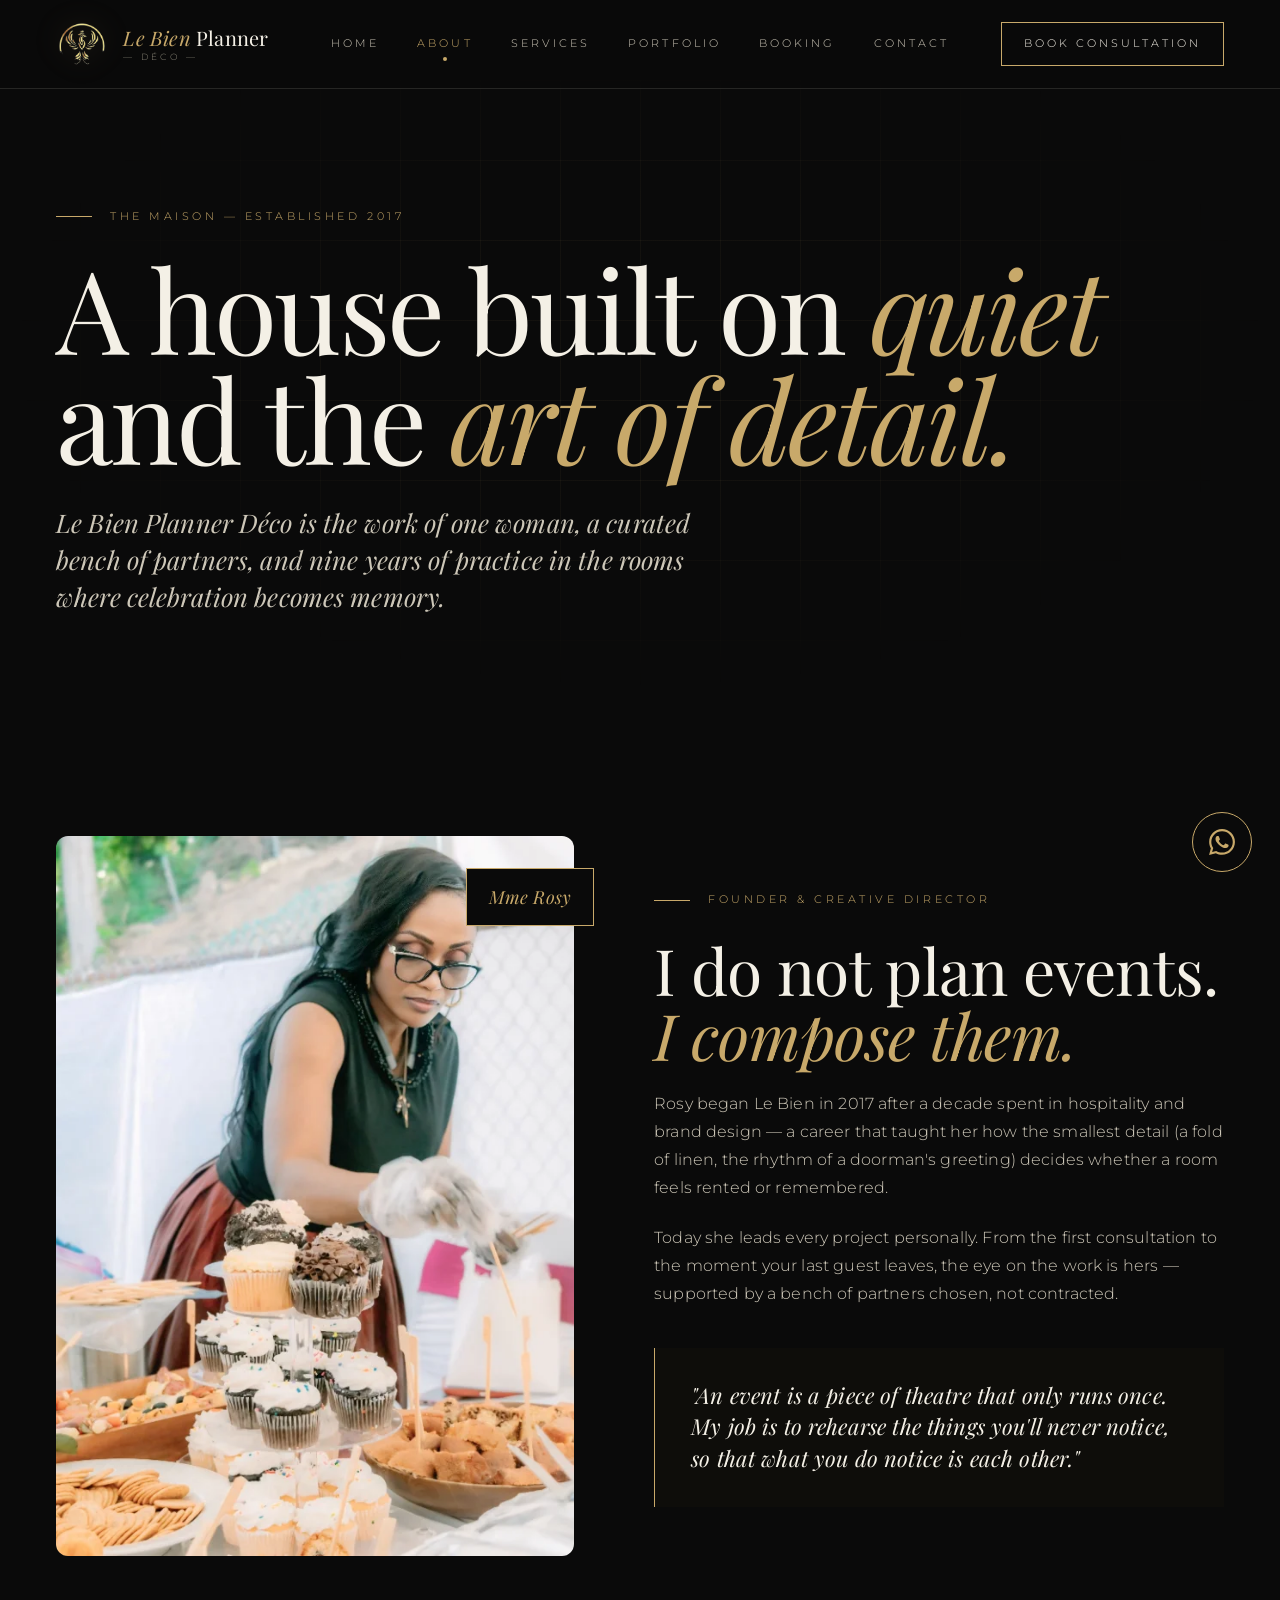
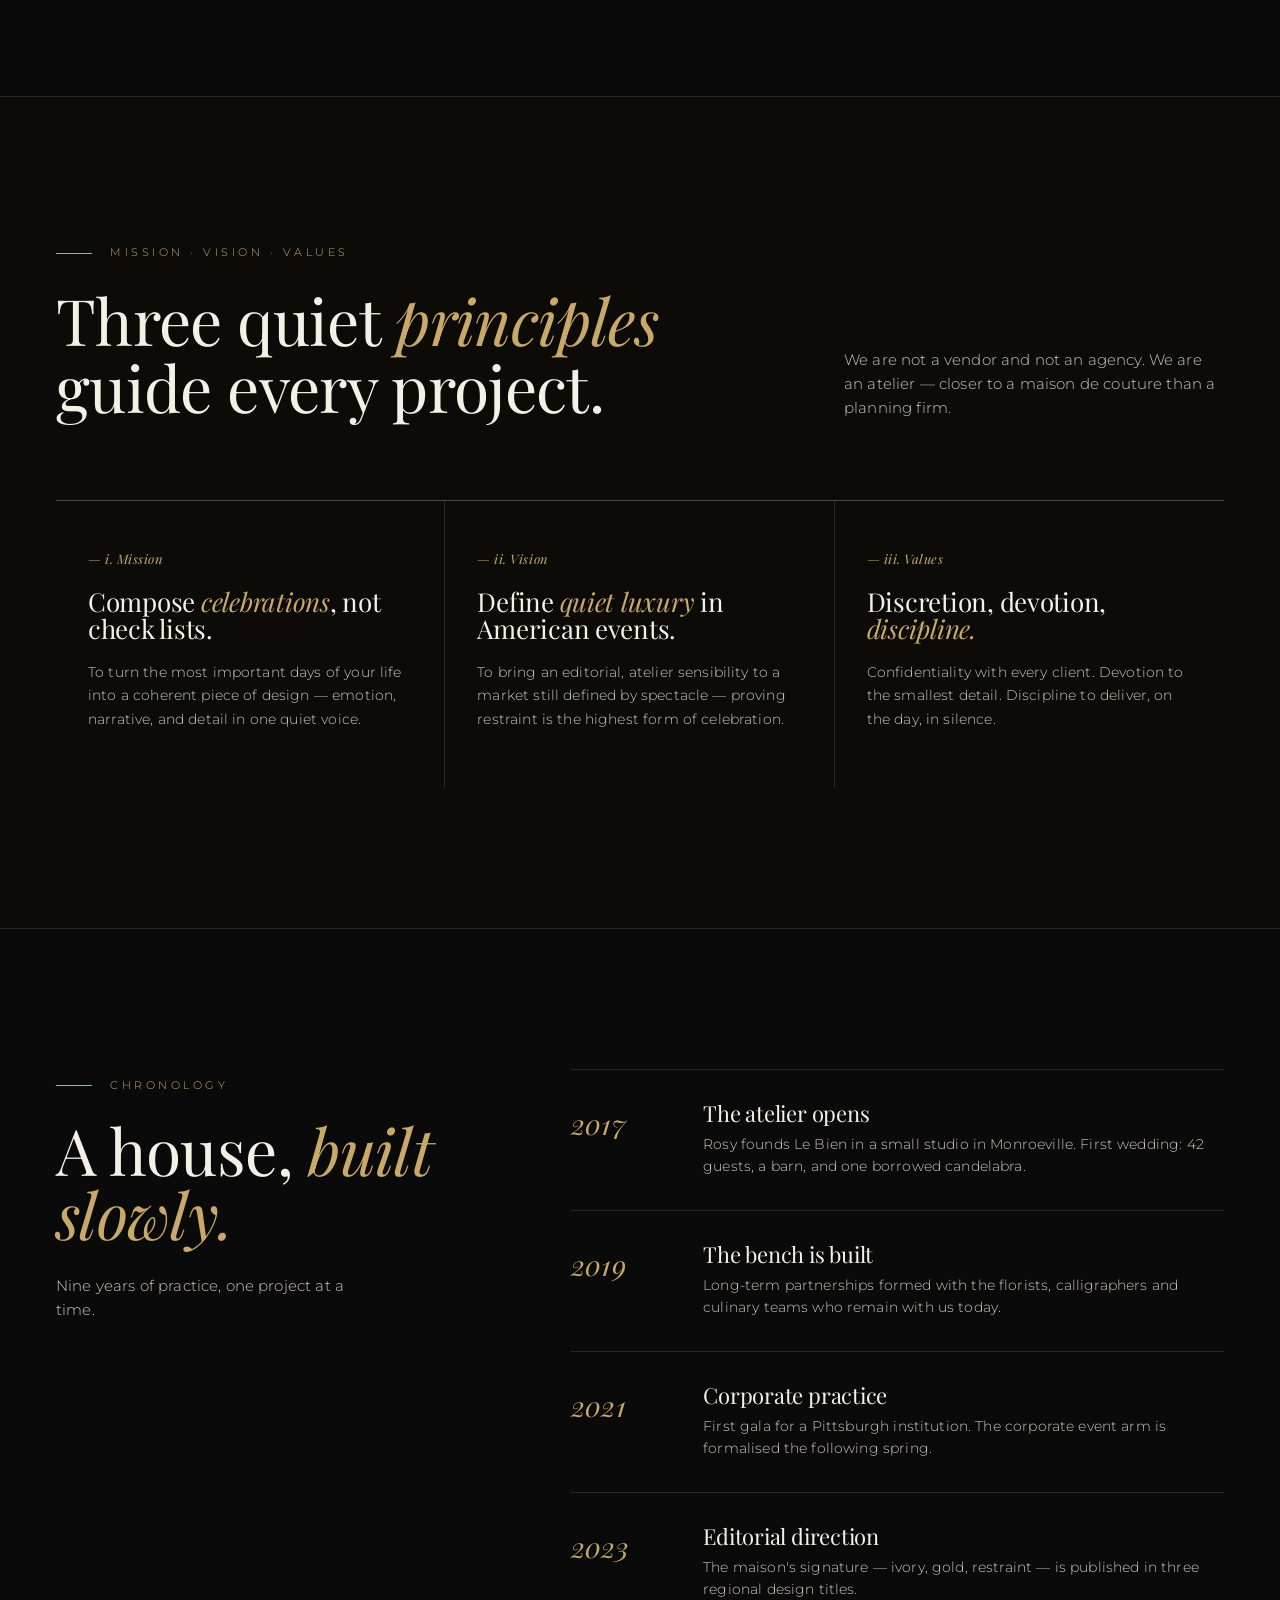
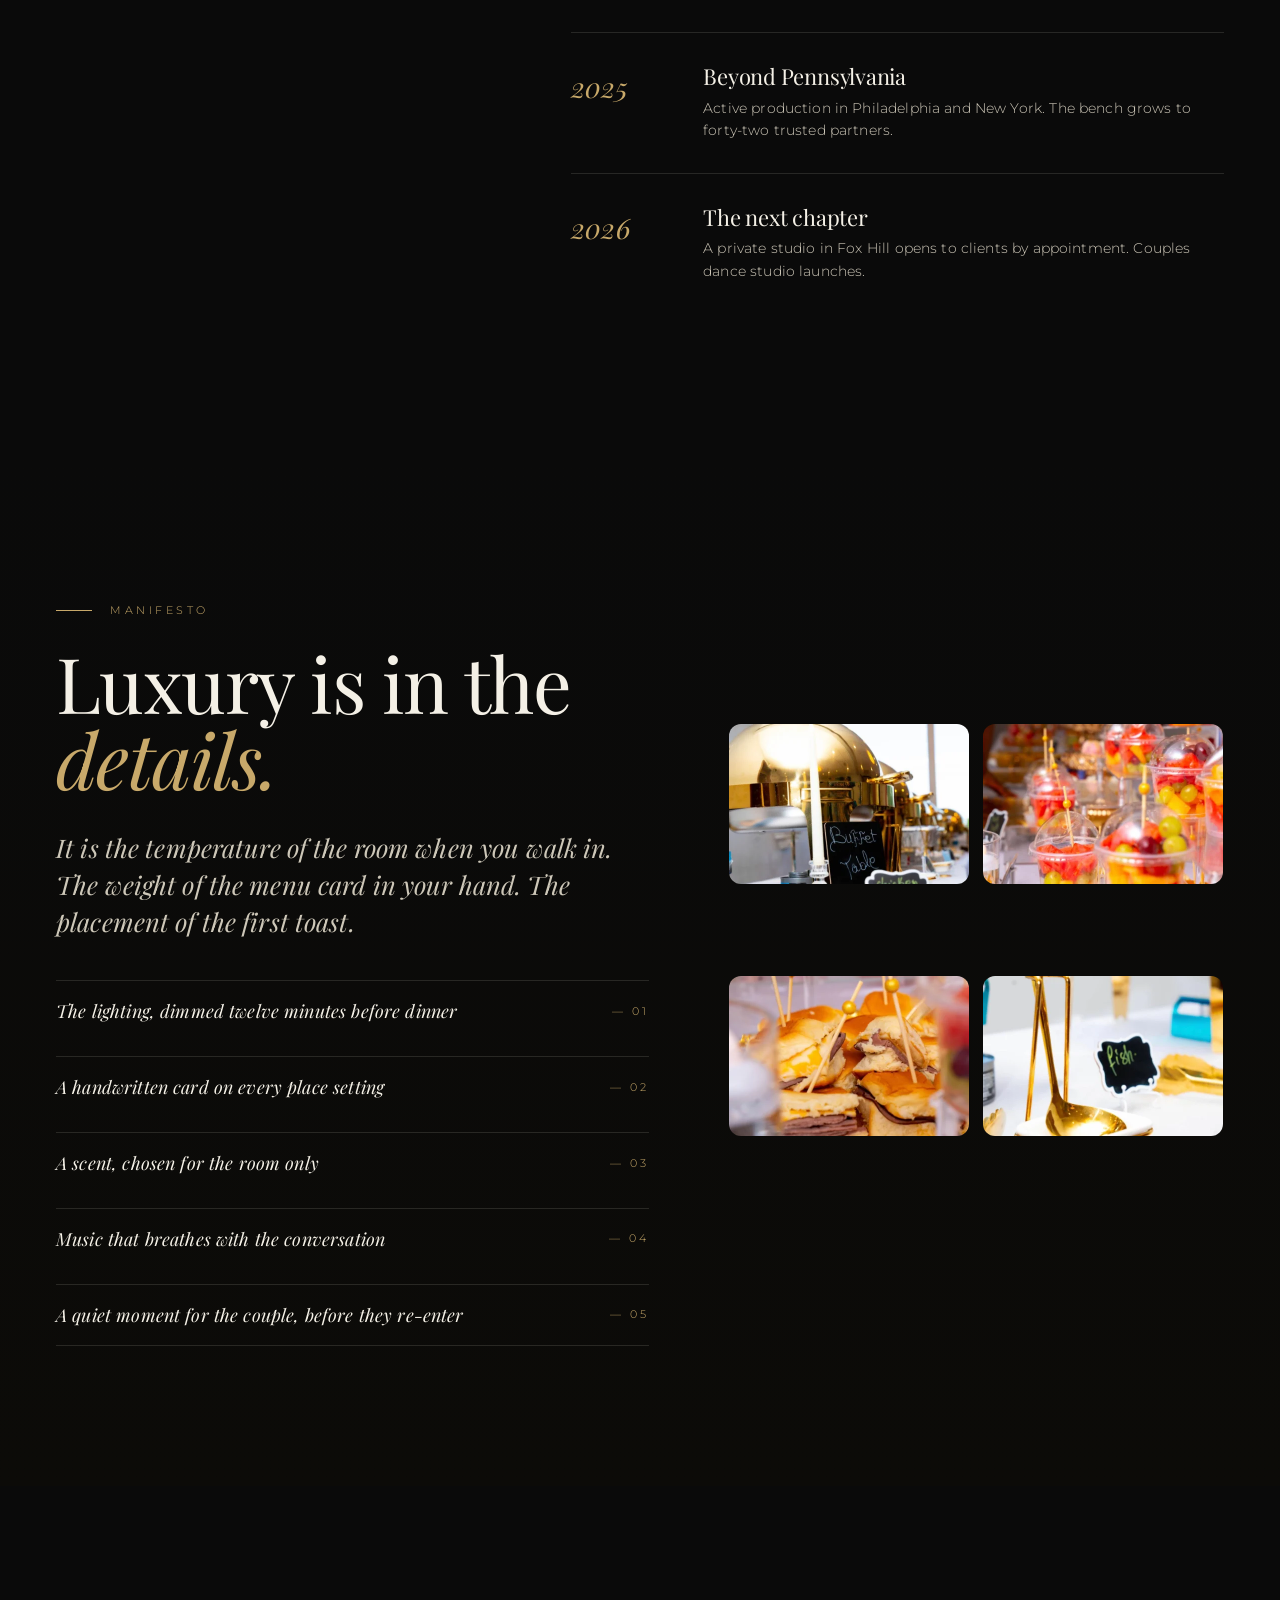
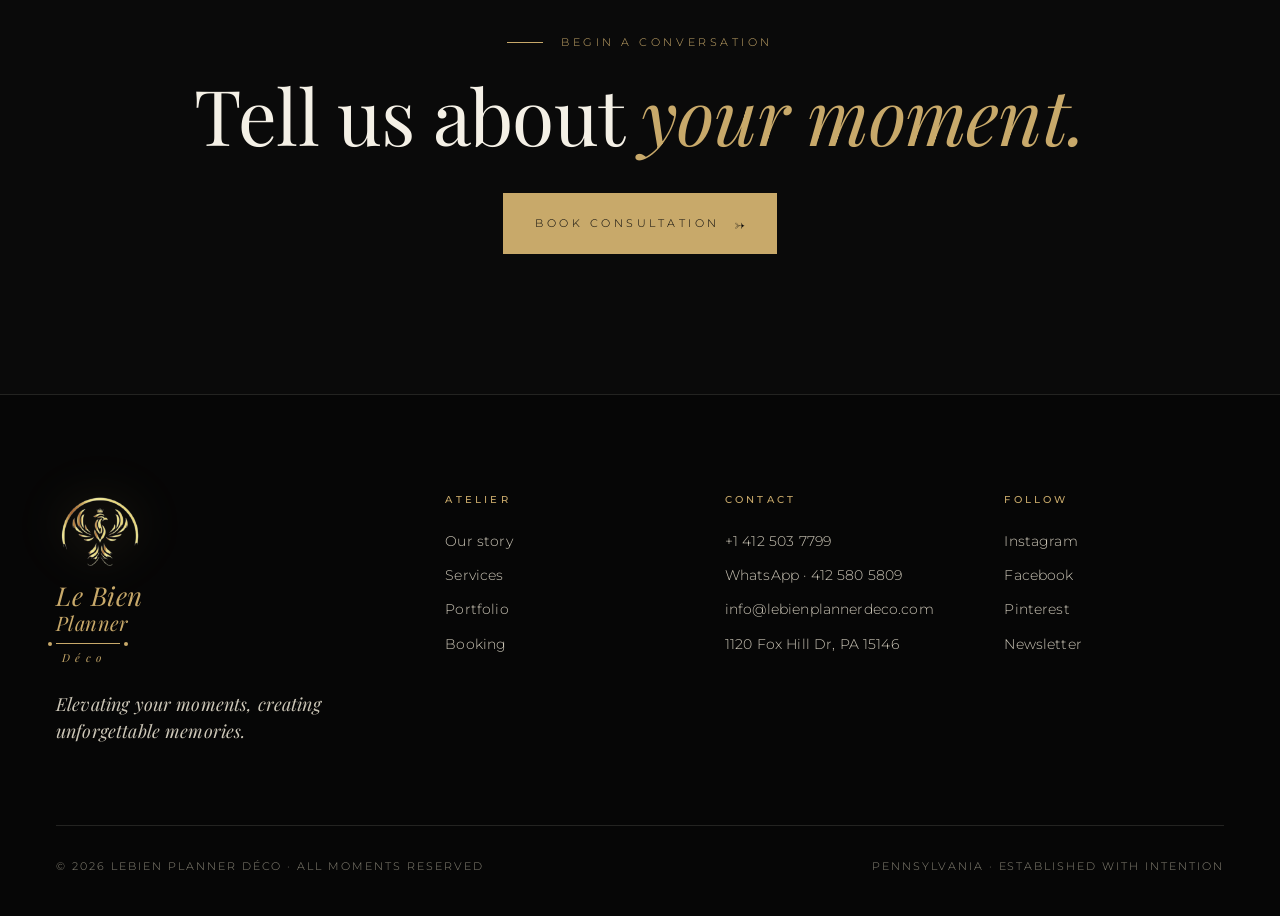
==== about.html @ e0395524 "Add full Le Bien Planner static website Co-Authored-By: Claude Sonnet 4.6 <noreply@anthropic.com>" ====
<!doctype html>
<html lang="en">
<head>
<meta charset="utf-8">
<meta name="viewport" content="width=device-width, initial-scale=1">
<title>About — Le Bien Planner Déco</title>
<link rel="preconnect" href="https://fonts.googleapis.com">
<link rel="preconnect" href="https://fonts.gstatic.com" crossorigin>
<link href="https://fonts.googleapis.com/css2?family=Playfair+Display:ital,wght@0,400;0,500;1,400;1,500&family=Cormorant+Garamond:ital,wght@0,300;0,400;1,300;1,400&family=Montserrat:wght@300;400;500;600&display=swap" rel="stylesheet">
<link rel="stylesheet" href="styles.css">
<style>
.about-hero { padding: 200px 0 80px; }
.about-hero h1 { font-size: clamp(56px, 9vw, 130px); line-height: 0.95; letter-spacing: -0.025em; }
.about-hero h1 em { color: var(--gold); }
.about-hero .lead { max-width: 640px; margin-top: 32px; }

.ceo-grid { display: grid; grid-template-columns: 1fr 1.1fr; gap: 80px; align-items: center; }
@media (max-width:900px){ .ceo-grid{grid-template-columns:1fr; gap:40px;} }
.ceo-portrait { height: 720px; position: relative; }
.ceo-portrait .badge {
  position: absolute; right: -20px; top: 32px;
  background: var(--ink); color: var(--gold);
  font-family: var(--display); font-style: italic; font-size: 18px;
  padding: 14px 22px; border: 1px solid var(--gold);
}
.ceo-text .section-tag { margin-bottom: 28px; }
.ceo-text h2 { font-size: clamp(40px, 5vw, 72px); line-height: 1.02; }
.ceo-text h2 em { color: var(--gold); }
.ceo-text p { margin-top: 22px; font-size: 16px; line-height: 1.75; }
.ceo-quote {
  margin-top: 40px; padding: 32px 36px;
  border-left: 1px solid var(--gold); background: #0e0d0a;
  font-family: var(--display); font-style: italic; font-size: 22px; line-height: 1.45;
  color: var(--ivory);
}

.values { background: #0c0b08; border-top:1px solid var(--line); border-bottom:1px solid var(--line); }
.values-head { display:flex; justify-content:space-between; align-items:flex-end; flex-wrap:wrap; gap:24px; margin-bottom: 80px; }
.values-head h2 { font-size: clamp(40px, 5vw, 64px); max-width: 720px; }
.values-head h2 em { color: var(--gold); }
.values-grid { display: grid; grid-template-columns: repeat(3,1fr); gap:0; border-top:1px solid var(--line-strong); }
@media (max-width:900px){ .values-grid{ grid-template-columns:1fr; } }
.value {
  padding: 48px 32px 56px; border-right: 1px solid var(--line);
  display:flex; flex-direction: column; gap: 18px;
}
.value:last-child { border-right: none; }
.value .num { font-size: 13px; }
.value h3 { font-family: var(--display); font-size: 26px; }
.value h3 em { color: var(--gold); }
.value p { font-size: 14px; line-height: 1.7; }

.timeline-grid { display: grid; grid-template-columns: 0.4fr 0.6fr; gap: 80px; }
@media (max-width:900px){ .timeline-grid { grid-template-columns:1fr; } }
.timeline-grid h2 { font-size: clamp(40px,5vw,64px); line-height:1; }
.timeline-grid h2 em { color: var(--gold); }
.tl { display:flex; flex-direction:column; }
.tl-item { display:grid; grid-template-columns: 100px 1fr; gap: 32px; padding: 32px 0; border-top: 1px solid var(--line); }
.tl-item .year { font-family: var(--display); font-style: italic; color: var(--gold); font-size: 28px; }
.tl-item h4 { font-family: var(--display); font-size: 22px; margin-bottom: 8px; }
.tl-item p { font-size: 14px; }

.details-section { background: linear-gradient(180deg, var(--ink), #0c0b08); }
.details-grid {
  display: grid; grid-template-columns: 1.2fr 1fr; gap: 80px; align-items: center;
}
@media (max-width:900px){ .details-grid{ grid-template-columns:1fr; } }
.details-text h2 { font-size: clamp(48px, 6vw, 88px); line-height: 1; letter-spacing: -0.02em; }
.details-text h2 em { color: var(--gold); }
.details-text .lead { margin-top: 32px; }
.details-list { margin-top: 40px; display: grid; gap: 14px; }
.details-list li {
  list-style: none; padding: 16px 0; border-top: 1px solid var(--line);
  display:flex; justify-content: space-between; align-items:center; font-size: 14px;
}
.details-list li:last-child { border-bottom: 1px solid var(--line); }
.details-list .label { color: var(--ivory); font-family: var(--display); font-style: italic; font-size: 18px; }
.details-list .val { color: var(--gold); font-size: 11px; letter-spacing: 0.28em; text-transform: uppercase; }

.detail-images { display:grid; grid-template-columns:1fr 1fr; grid-template-rows: 240px 240px; gap: 12px; }
</style>
</head>
<body>
<div id="nav-host" data-active="about"></div>

<section class="about-hero" data-screen-label="01 About — Hero">
  <div class="grid-bg"></div>
  <div class="wrap reveal">
    <div class="section-tag">The maison — established 2017</div>
    <h1 style="margin-top:28px">A house built on <em>quiet</em><br>and the <em>art of detail.</em></h1>
    <p class="lead">Le Bien Planner Déco is the work of one woman, a curated bench of partners, and nine years of practice in the rooms where celebration becomes memory.</p>
  </div>
</section>

<section data-screen-label="02 About — CEO">
  <div class="wrap">
    <div class="ceo-grid">
      <div class="ceo-portrait reveal">
        <image-slot id="ceo-portrait" src="img/11-portrait.svg" placeholder="Portrait — Mme Rosy, Creative Director" style="width:100%;height:100%;"></image-slot>
        <div class="badge">Mme Rosy</div>
      </div>
      <div class="ceo-text reveal d2">
        <div class="section-tag">Founder &amp; Creative Director</div>
        <h2>I do not plan events. <em>I compose them.</em></h2>
        <p>Rosy began Le Bien in 2017 after a decade spent in hospitality and brand design — a career that taught her how the smallest detail (a fold of linen, the rhythm of a doorman's greeting) decides whether a room feels rented or remembered.</p>
        <p>Today she leads every project personally. From the first consultation to the moment your last guest leaves, the eye on the work is hers — supported by a bench of partners chosen, not contracted.</p>

        <div class="ceo-quote">
          "An event is a piece of theatre that only runs once. My job is to rehearse the things you'll never notice, so that what you <em>do</em> notice is each other."
        </div>
      </div>
    </div>
  </div>
</section>

<section class="values" data-screen-label="03 About — Values">
  <div class="wrap">
    <div class="values-head reveal">
      <div>
        <div class="section-tag">Mission · Vision · Values</div>
        <h2 style="margin-top:24px">Three quiet <em>principles</em><br>guide every project.</h2>
      </div>
      <p style="max-width:380px">We are not a vendor and not an agency. We are an atelier — closer to a maison de couture than a planning firm.</p>
    </div>

    <div class="values-grid reveal">
      <div class="value">
        <span class="num">— i. Mission</span>
        <h3>Compose <em>celebrations</em>, not check lists.</h3>
        <p>To turn the most important days of your life into a coherent piece of design — emotion, narrative, and detail in one quiet voice.</p>
      </div>
      <div class="value">
        <span class="num">— ii. Vision</span>
        <h3>Define <em>quiet luxury</em> in American events.</h3>
        <p>To bring an editorial, atelier sensibility to a market still defined by spectacle — proving restraint is the highest form of celebration.</p>
      </div>
      <div class="value">
        <span class="num">— iii. Values</span>
        <h3>Discretion, devotion, <em>discipline.</em></h3>
        <p>Confidentiality with every client. Devotion to the smallest detail. Discipline to deliver, on the day, in silence.</p>
      </div>
    </div>
  </div>
</section>

<section data-screen-label="04 About — Timeline">
  <div class="wrap">
    <div class="timeline-grid">
      <div class="reveal">
        <div class="section-tag">Chronology</div>
        <h2 style="margin-top:24px">A house, <em>built slowly.</em></h2>
        <p style="margin-top:28px;max-width:320px">Nine years of practice, one project at a time.</p>
      </div>
      <div class="tl reveal d2">
        <div class="tl-item"><span class="year">2017</span><div><h4>The atelier opens</h4><p>Rosy founds Le Bien in a small studio in Monroeville. First wedding: 42 guests, a barn, and one borrowed candelabra.</p></div></div>
        <div class="tl-item"><span class="year">2019</span><div><h4>The bench is built</h4><p>Long-term partnerships formed with the florists, calligraphers and culinary teams who remain with us today.</p></div></div>
        <div class="tl-item"><span class="year">2021</span><div><h4>Corporate practice</h4><p>First gala for a Pittsburgh institution. The corporate event arm is formalised the following spring.</p></div></div>
        <div class="tl-item"><span class="year">2023</span><div><h4>Editorial direction</h4><p>The maison's signature — ivory, gold, restraint — is published in three regional design titles.</p></div></div>
        <div class="tl-item"><span class="year">2025</span><div><h4>Beyond Pennsylvania</h4><p>Active production in Philadelphia and New York. The bench grows to forty-two trusted partners.</p></div></div>
        <div class="tl-item"><span class="year">2026</span><div><h4>The next chapter</h4><p>A private studio in Fox Hill opens to clients by appointment. Couples dance studio launches.</p></div></div>
      </div>
    </div>
  </div>
</section>

<section class="details-section" data-screen-label="05 About — Details">
  <div class="wrap">
    <div class="details-grid">
      <div class="details-text reveal">
        <div class="section-tag">Manifesto</div>
        <h2 style="margin-top:24px">Luxury is in the <em>details.</em></h2>
        <p class="lead">It is the temperature of the room when you walk in. The weight of the menu card in your hand. The placement of the first toast.</p>
        <ul class="details-list">
          <li><span class="label">The lighting, dimmed twelve minutes before dinner</span><span class="val">— 01</span></li>
          <li><span class="label">A handwritten card on every place setting</span><span class="val">— 02</span></li>
          <li><span class="label">A scent, chosen for the room only</span><span class="val">— 03</span></li>
          <li><span class="label">Music that breathes with the conversation</span><span class="val">— 04</span></li>
          <li><span class="label">A quiet moment for the couple, before they re-enter</span><span class="val">— 05</span></li>
        </ul>
      </div>
      <div class="detail-images reveal d2">
        <image-slot id="d1" src="img/08-candle.svg" placeholder="Linen detail"></image-slot>
        <image-slot id="d2" src="img/05-stationery.svg" placeholder="Candle close-up"></image-slot>
        <image-slot id="d3" src="img/02-tablescape.svg" placeholder="Menu card"></image-slot>
        <image-slot id="d4" src="img/03-florals.svg" placeholder="Floral stem"></image-slot>
      </div>
    </div>
  </div>
</section>

<section style="padding:140px 0; text-align:center;">
  <div class="wrap reveal">
    <div class="section-tag" style="justify-content:center; display:inline-flex">Begin a conversation</div>
    <h2 style="margin-top:24px; font-size: clamp(40px, 6vw, 80px); line-height:1;">Tell us about <em style="color:var(--gold)">your moment.</em></h2>
    <div style="margin-top:40px">
      <a href="booking.html" class="btn btn-gold">Book consultation <span class="arrow">→</span></a>
    </div>
  </div>
</section>

<div id="footer-host"></div>
<script src="image-slot.js"></script>
<script src="partials.js"></script>
</body>
</html>
---- styles.css ----
/* ============================================
   LE BIEN PLANNER DECO — editorial luxury system
   Type: Playfair Display + Montserrat
   Palette: ink, gold, ivory, rose
   ============================================ */

:root {
  --ink: #0a0a0a;
  --char: #141414;
  --slate: #1c1c1c;
  --line: rgba(244, 240, 230, 0.12);
  --line-strong: rgba(244, 240, 230, 0.28);
  --ivory: #f4f0e6;
  --ivory-dim: #cdc7b8;
  --ivory-mute: #8a8678;
  --gold: #c8a96a;
  --gold-bright: #d9bd7a;
  --gold-deep: #8a7240;
  --rose: #d9b6b0;
  --rose-deep: #b08680;

  --serif: "Cormorant Garamond", "Playfair Display", "Times New Roman", serif;
  --display: "Playfair Display", "Cormorant Garamond", serif;
  --script: "Pinyon Script", "Allura", cursive;
  --sans: "Montserrat", "Helvetica Neue", Helvetica, Arial, sans-serif;
}

* { box-sizing: border-box; margin: 0; padding: 0; }

html { scroll-behavior: smooth; }

body {
  background: var(--ink);
  color: var(--ivory);
  font-family: var(--sans);
  font-size: 15px;
  line-height: 1.6;
  font-weight: 300;
  letter-spacing: 0.01em;
  -webkit-font-smoothing: antialiased;
  text-rendering: optimizeLegibility;
  overflow-x: hidden;
}

a { color: inherit; text-decoration: none; }
img { display: block; max-width: 100%; }

/* ── Typography ─────────────────────────── */

.eyebrow {
  font-family: var(--sans);
  font-size: 11px;
  font-weight: 500;
  letter-spacing: 0.32em;
  text-transform: uppercase;
  color: var(--gold);
}

.eyebrow.muted { color: var(--ivory-mute); }

h1, h2, h3, h4 {
  font-family: var(--display);
  font-weight: 400;
  letter-spacing: -0.01em;
  line-height: 1.05;
  color: var(--ivory);
}

.display {
  font-family: var(--display);
  font-weight: 400;
  font-size: clamp(56px, 9vw, 140px);
  line-height: 0.95;
  letter-spacing: -0.025em;
}

.display em, .display .accent {
  font-style: italic;
  font-weight: 400;
  color: var(--gold);
  font-family: var(--display);
}

.script {
  font-family: var(--display);
  font-style: italic;
  color: var(--gold-bright);
}

.lead {
  font-family: var(--display);
  font-style: italic;
  font-weight: 400;
  font-size: clamp(20px, 2vw, 26px);
  line-height: 1.45;
  color: var(--ivory-dim);
  letter-spacing: 0.005em;
}

p { color: var(--ivory-dim); }

/* ── Layout primitives ─────────────────────── */

.wrap { max-width: 1480px; margin: 0 auto; padding: 0 56px; }
@media (max-width: 720px) { .wrap { padding: 0 24px; } }

section { position: relative; padding: 140px 0; }
@media (max-width: 720px) { section { padding: 84px 0; } }

.hair { height: 1px; background: var(--line); width: 100%; }
.hair.gold { background: linear-gradient(90deg, transparent, var(--gold) 50%, transparent); }

.section-tag {
  display: inline-flex;
  align-items: center;
  gap: 18px;
  font-size: 11px;
  letter-spacing: 0.32em;
  text-transform: uppercase;
  color: var(--gold);
}
.section-tag::before {
  content: "";
  width: 36px;
  height: 1px;
  background: var(--gold);
}

.num {
  font-family: var(--display);
  font-style: italic;
  color: var(--gold);
  font-size: 14px;
  letter-spacing: 0.04em;
}

/* ── Header / Nav ─────────────────────────── */

.nav {
  position: fixed; top: 0; left: 0; right: 0;
  z-index: 50;
  padding: 22px 56px;
  background: rgba(10,10,10,0.72);
  backdrop-filter: blur(18px) saturate(140%);
  -webkit-backdrop-filter: blur(18px) saturate(140%);
  border-bottom: 1px solid var(--line);
  display: grid;
  grid-template-columns: 1fr auto 1fr;
  align-items: center;
}
@media (max-width: 900px) { .nav { padding: 18px 24px; grid-template-columns: auto 1fr auto; } }

.nav-brand {
  display: flex; align-items: center; gap: 14px;
  font-family: var(--display);
  font-size: 20px;
  letter-spacing: 0.01em;
  color: var(--ivory);
}
.nav-brand .brand-img {
  height: 44px; width: auto; display: block;
  filter: drop-shadow(0 0 14px rgba(200,169,106,0.25));
}
.nav-brand .brand-word { display: flex; flex-direction: column; line-height: 1; gap: 4px; }
.nav-brand .brand-mark {
  font-style: italic;
  color: var(--gold);
  font-size: 20px;
}
.nav-brand .brand-sub {
  font-family: var(--sans);
  font-size: 9px;
  letter-spacing: 0.36em;
  color: var(--ivory-mute);
  text-transform: uppercase;
}

.nav-links {
  display: flex; gap: 38px;
  justify-self: center;
  font-size: 11px;
  letter-spacing: 0.28em;
  text-transform: uppercase;
  color: var(--ivory-dim);
}
.nav-links a { position: relative; padding: 8px 0; transition: color .25s; }
.nav-links a:hover, .nav-links a.active { color: var(--gold); }
.nav-links a.active::after {
  content: ""; position: absolute; left: 50%; transform: translateX(-50%);
  bottom: 0; width: 4px; height: 4px; background: var(--gold); border-radius: 50%;
}
@media (max-width: 900px) { .nav-links { display: none; } }

.nav-cta {
  justify-self: end;
  display: inline-flex; align-items: center; gap: 10px;
  font-size: 11px;
  letter-spacing: 0.28em;
  text-transform: uppercase;
  color: var(--ivory);
  padding: 12px 22px;
  border: 1px solid var(--gold);
  background: transparent;
  transition: background .25s, color .25s;
}
.nav-cta:hover { background: var(--gold); color: var(--ink); }
@media (max-width: 720px) { .nav-cta { padding: 10px 14px; font-size: 10px; letter-spacing: 0.22em; } }

/* ── Buttons ─────────────────────────────── */

.btn {
  display: inline-flex; align-items: center; gap: 14px;
  font-family: var(--sans); font-size: 11px;
  letter-spacing: 0.32em; text-transform: uppercase;
  padding: 18px 32px;
  cursor: pointer; border: none; background: transparent;
  transition: all .3s ease;
}
.btn-gold { background: var(--gold); color: var(--ink); }
.btn-gold:hover { background: var(--gold-bright); transform: translateY(-1px); }
.btn-ghost { color: var(--ivory); border: 1px solid var(--line-strong); }
.btn-ghost:hover { border-color: var(--gold); color: var(--gold); }
.btn .arrow { font-family: var(--display); font-style: italic; font-size: 16px; letter-spacing: 0; }

/* ── Logo monogram (phoenix mark + wordmark) ───── */
.monogram {
  display: inline-flex; flex-direction: column; align-items: center;
  font-family: var(--display);
  color: var(--gold);
  line-height: 1;
  gap: 14px;
}
.monogram .mark {
  width: 120px; height: auto; display: block;
  filter: drop-shadow(0 0 24px rgba(200,169,106,0.35));
}
.monogram .word {
  display: flex; flex-direction: column; align-items: center; gap: 4px;
}
.monogram .top {
  font-style: italic; font-size: 26px; letter-spacing: 0.02em;
}
.monogram .mid {
  font-style: italic; font-size: 20px; letter-spacing: 0.02em;
}
.monogram .rule {
  width: 64px; height: 1px; background: var(--gold);
  margin: 6px 0 4px;
  position: relative;
}
.monogram .rule::before, .monogram .rule::after {
  content: ""; position: absolute; top: 50%; width: 4px; height: 4px;
  background: var(--gold); border-radius: 50%; transform: translateY(-50%);
}
.monogram .rule::before { left: -8px; }
.monogram .rule::after { right: -8px; }
.monogram .sub {
  font-family: var(--display); font-style: italic;
  font-size: 11px; letter-spacing: 0.5em; color: var(--gold);
  padding-left: 0.5em;
}
.monogram.left { align-items: flex-start; }
.monogram.left .word { align-items: flex-start; }
.monogram.left .mark { width: 90px; }

/* ── Image slots ─────────────────────────── */
image-slot {
  --is-bg: #15140f;
  --is-border: rgba(200, 169, 106, 0.22);
  --is-fg: var(--ivory-mute);
  --is-accent: var(--gold);
  border-radius: 0 !important;
}

.slot-strip {
  position: relative;
}
.slot-tag {
  position: absolute; left: 16px; bottom: 14px;
  font-size: 10px; letter-spacing: 0.32em; text-transform: uppercase;
  color: var(--ivory); z-index: 2;
  text-shadow: 0 1px 6px rgba(0,0,0,.6);
  pointer-events: none;
}

/* ── Footer ─────────────────────────────── */
.footer {
  background: #060606;
  border-top: 1px solid var(--line);
  padding: 100px 0 40px;
}
.footer-grid {
  display: grid;
  grid-template-columns: 1.5fr 1fr 1fr 1fr;
  gap: 60px;
  padding-bottom: 80px;
  border-bottom: 1px solid var(--line);
}
@media (max-width: 900px) { .footer-grid { grid-template-columns: 1fr 1fr; gap: 40px; } }
.footer h4 {
  font-family: var(--sans);
  font-size: 10px; letter-spacing: 0.32em; text-transform: uppercase;
  color: var(--gold); margin-bottom: 24px; font-weight: 500;
}
.footer ul { list-style: none; display: flex; flex-direction: column; gap: 12px; font-size: 14px; color: var(--ivory-dim); }
.footer ul a:hover { color: var(--gold); }
.footer-bottom {
  display: flex; justify-content: space-between; align-items: center;
  padding-top: 32px;
  font-size: 11px; letter-spacing: 0.18em; text-transform: uppercase;
  color: var(--ivory-mute);
}
@media (max-width: 720px) { .footer-bottom { flex-direction: column; gap: 16px; text-align: center; } }

/* ── WhatsApp floater ───────────────────── */
.whatsapp-fab {
  position: fixed; bottom: 28px; right: 28px;
  width: 60px; height: 60px;
  background: var(--ink);
  border: 1px solid var(--gold);
  border-radius: 50%;
  display: flex; align-items: center; justify-content: center;
  z-index: 60;
  transition: transform .3s, background .3s;
}
.whatsapp-fab:hover { background: var(--gold); }
.whatsapp-fab:hover svg { fill: var(--ink); }
.whatsapp-fab svg { width: 26px; height: 26px; fill: var(--gold); transition: fill .3s; }

/* ── Reveal animation ───────────────────── */
.reveal {
  opacity: 0; transform: translateY(28px);
  transition: opacity 1.1s cubic-bezier(.2,.7,.2,1), transform 1.1s cubic-bezier(.2,.7,.2,1);
}
.reveal.in { opacity: 1; transform: translateY(0); }
.reveal.d1 { transition-delay: .12s; }
.reveal.d2 { transition-delay: .24s; }
.reveal.d3 { transition-delay: .36s; }
.reveal.d4 { transition-delay: .48s; }

/* ── Marquee ─────────────────────────────── */
.marquee {
  display: flex; gap: 80px; overflow: hidden; white-space: nowrap;
  padding: 28px 0; border-top: 1px solid var(--line); border-bottom: 1px solid var(--line);
  font-family: var(--display); font-style: italic; font-size: 28px; color: var(--ivory-dim);
  -webkit-mask-image: linear-gradient(90deg, transparent, #000 8%, #000 92%, transparent);
          mask-image: linear-gradient(90deg, transparent, #000 8%, #000 92%, transparent);
}
.marquee-track {
  display: flex; gap: 80px; align-items: center;
  animation: marq 38s linear infinite;
}
.marquee-track span { display: inline-flex; align-items: center; gap: 80px; }
.marquee-track .dot { width: 6px; height: 6px; background: var(--gold); border-radius: 50%; display: inline-block; }
@keyframes marq { to { transform: translateX(-50%); } }

/* ── Cursor hairline grid ───────────────── */
.grid-bg {
  position: absolute; inset: 0; pointer-events: none;
  background-image:
    linear-gradient(rgba(200,169,106,0.05) 1px, transparent 1px),
    linear-gradient(90deg, rgba(200,169,106,0.05) 1px, transparent 1px);
  background-size: 80px 80px;
  -webkit-mask-image: radial-gradient(ellipse at center, #000 30%, transparent 70%);
          mask-image: radial-gradient(ellipse at center, #000 30%, transparent 70%);
}

/* ── Utility ─────────────────────────────── */
.italic { font-family: var(--display); font-style: italic; }
.gold { color: var(--gold); }
.rose { color: var(--rose); }
.mute { color: var(--ivory-mute); }
.center { text-align: center; }
.spacer-l { height: 80px; }
.spacer-m { height: 48px; }
.spacer-s { height: 24px; }
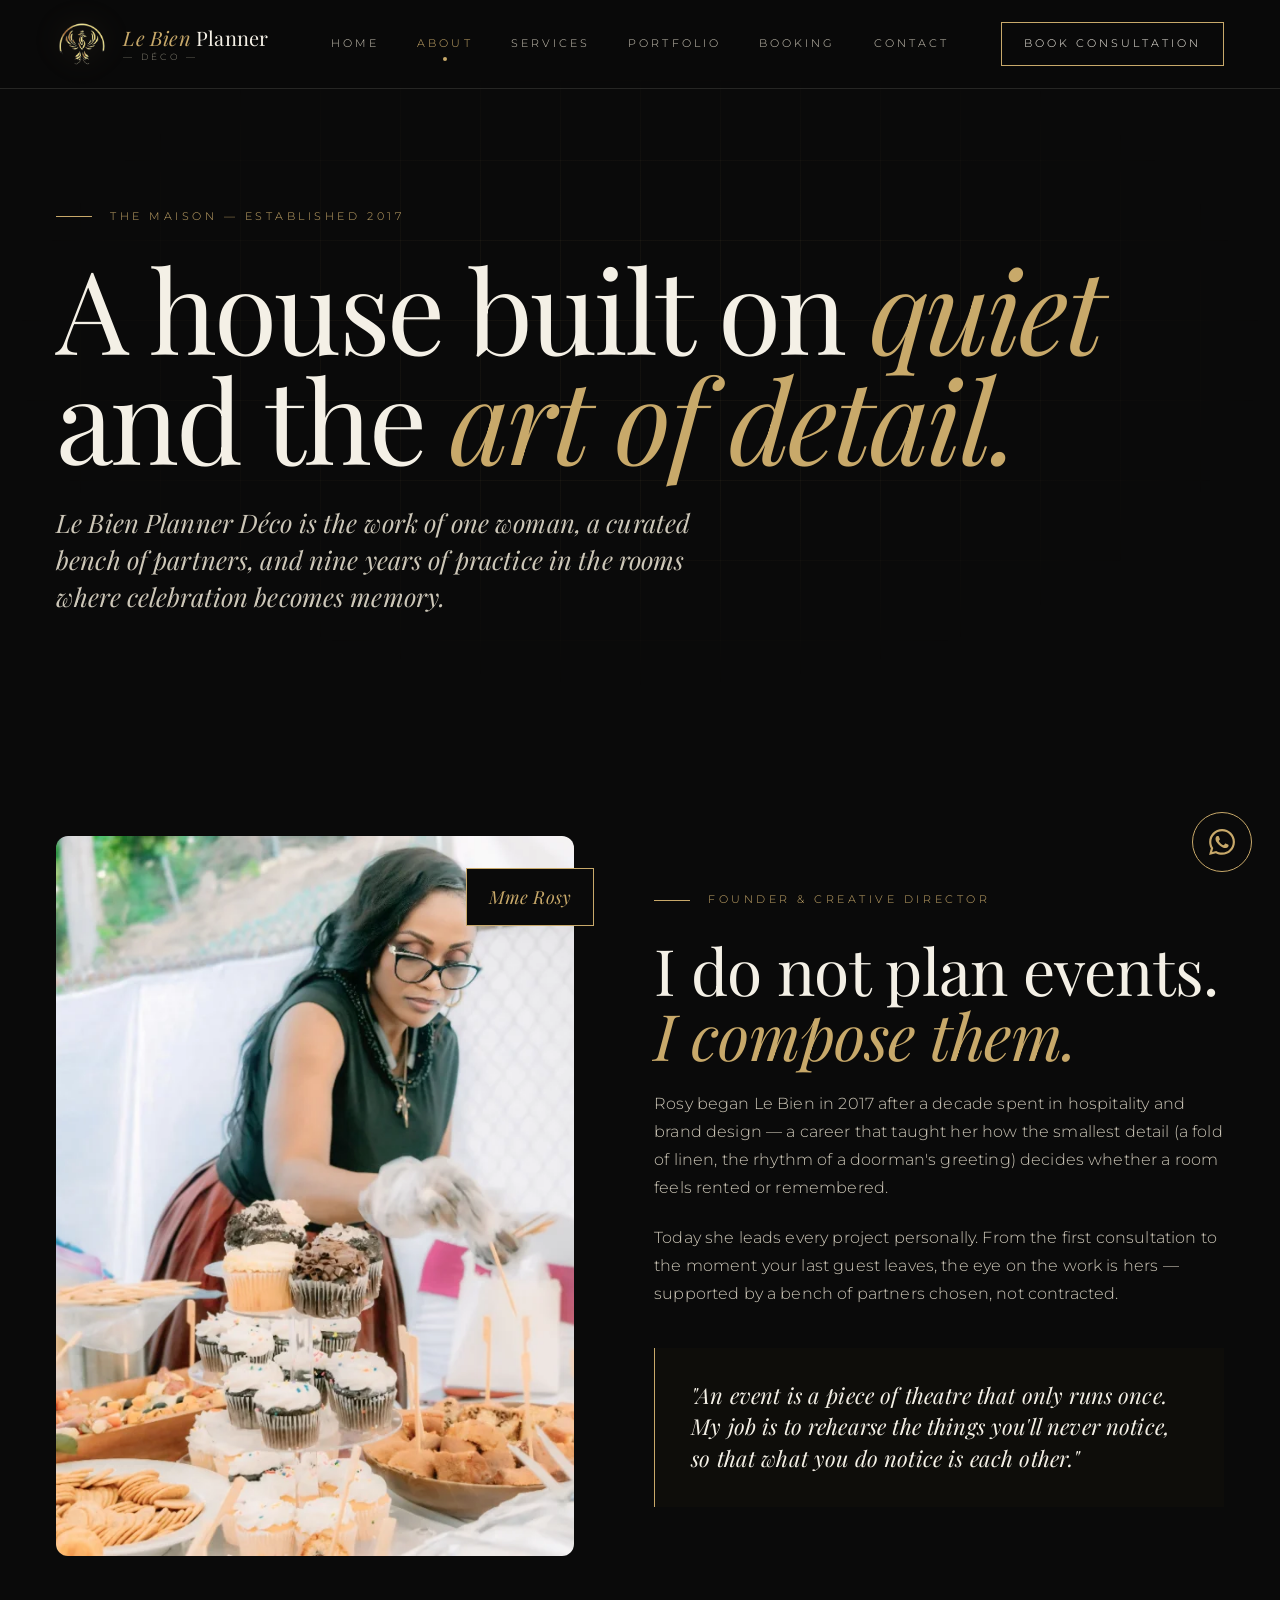
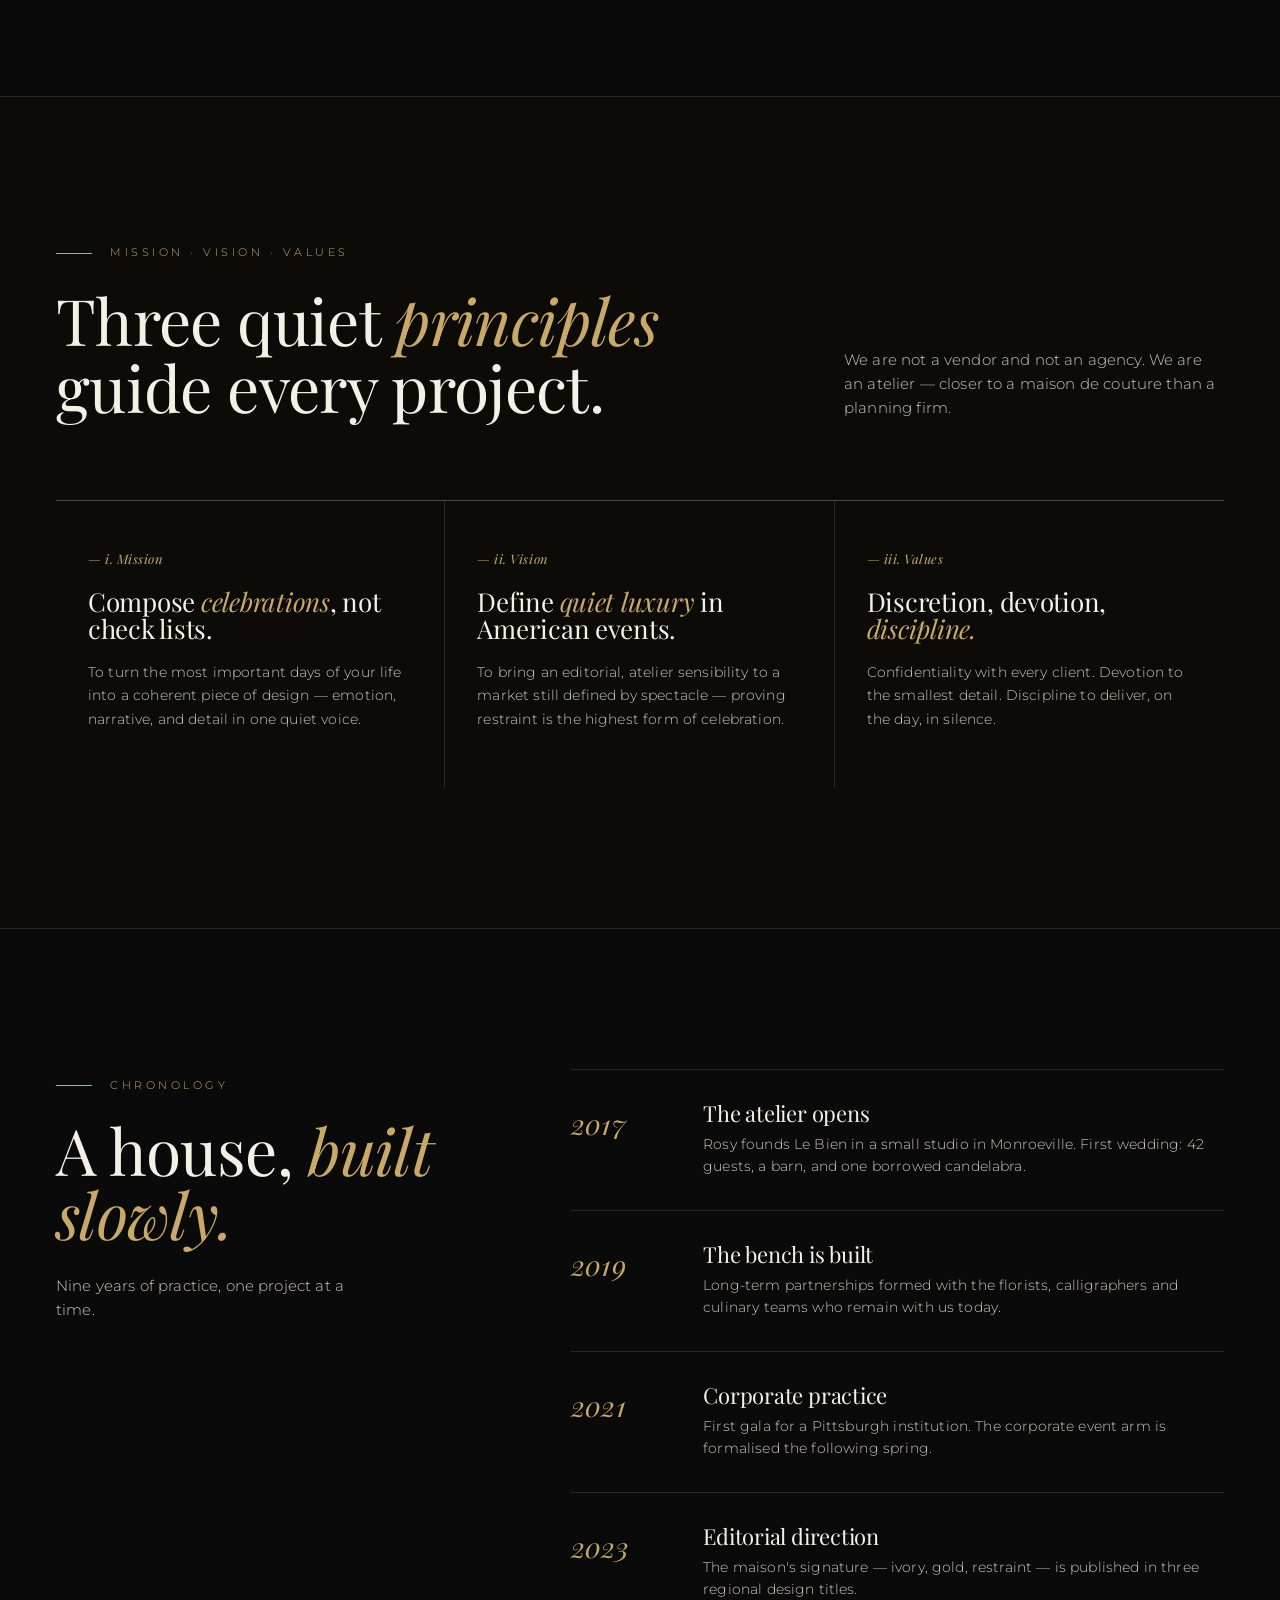
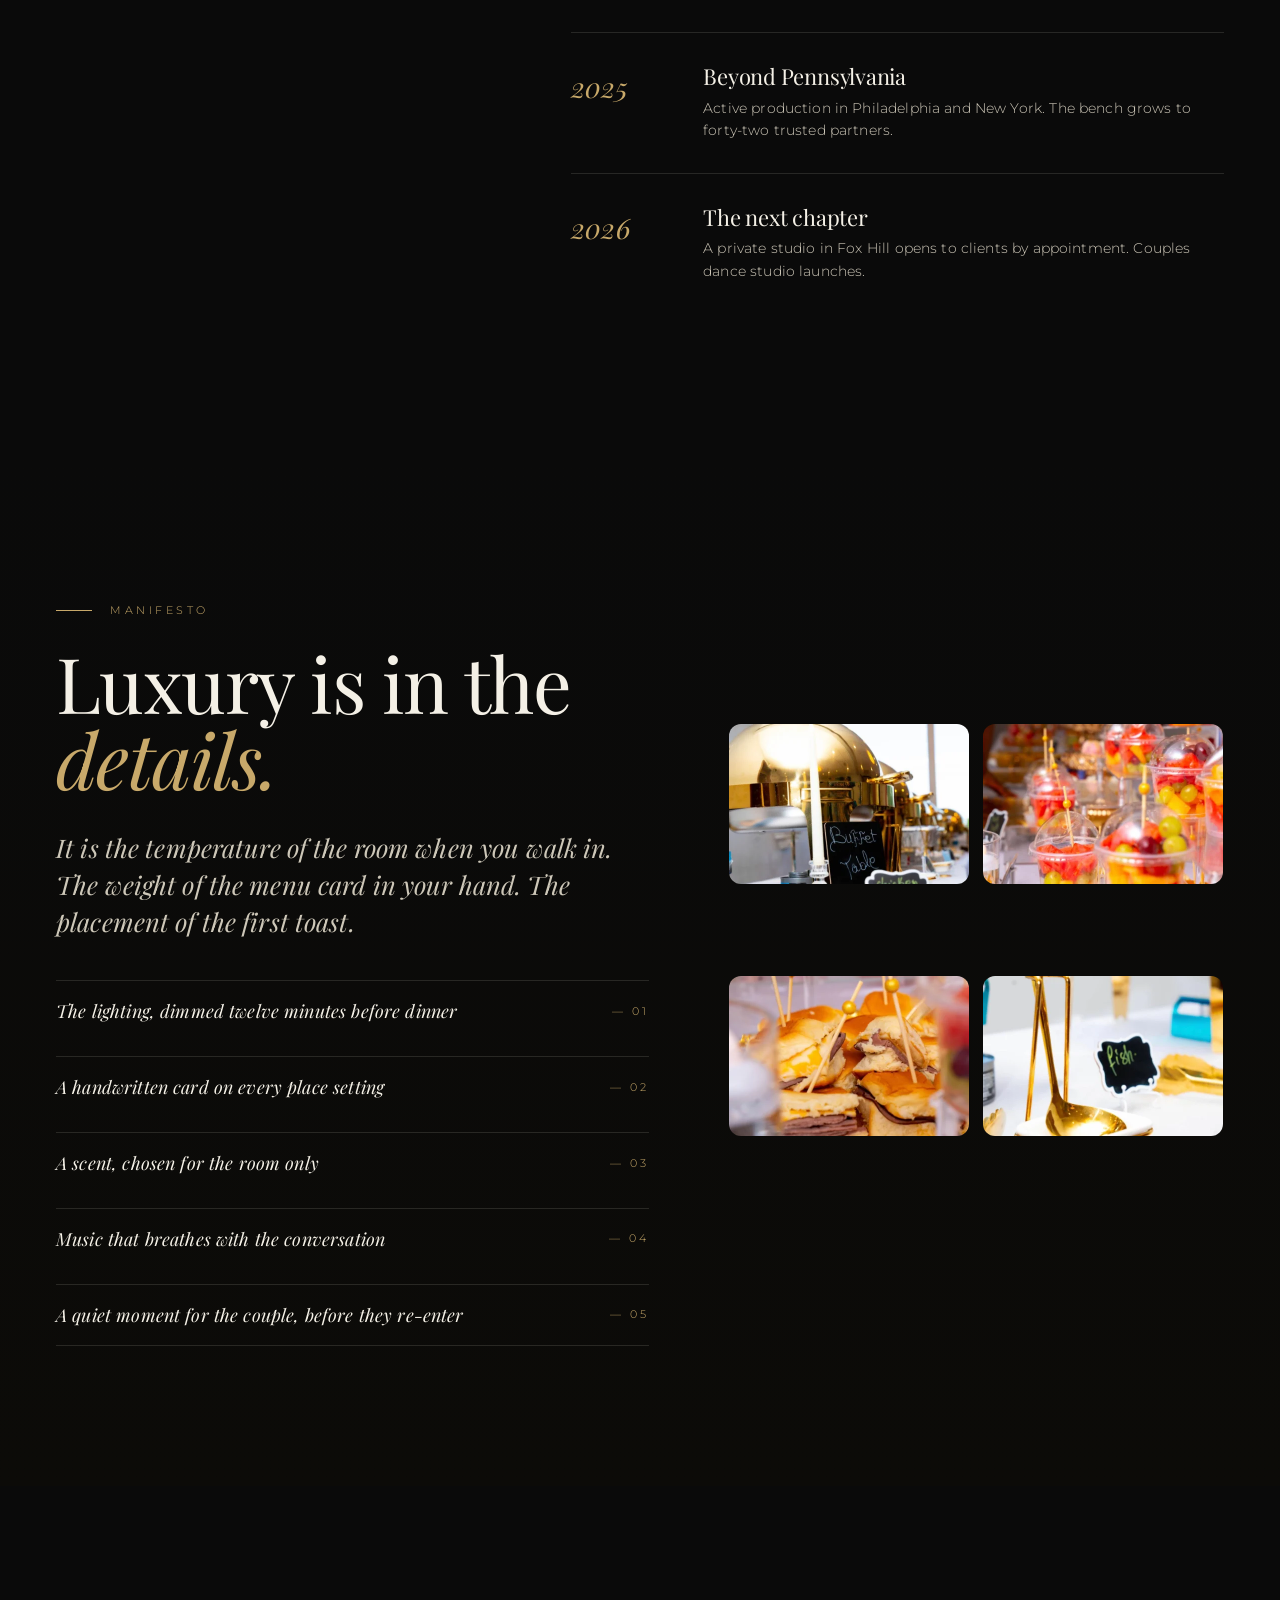
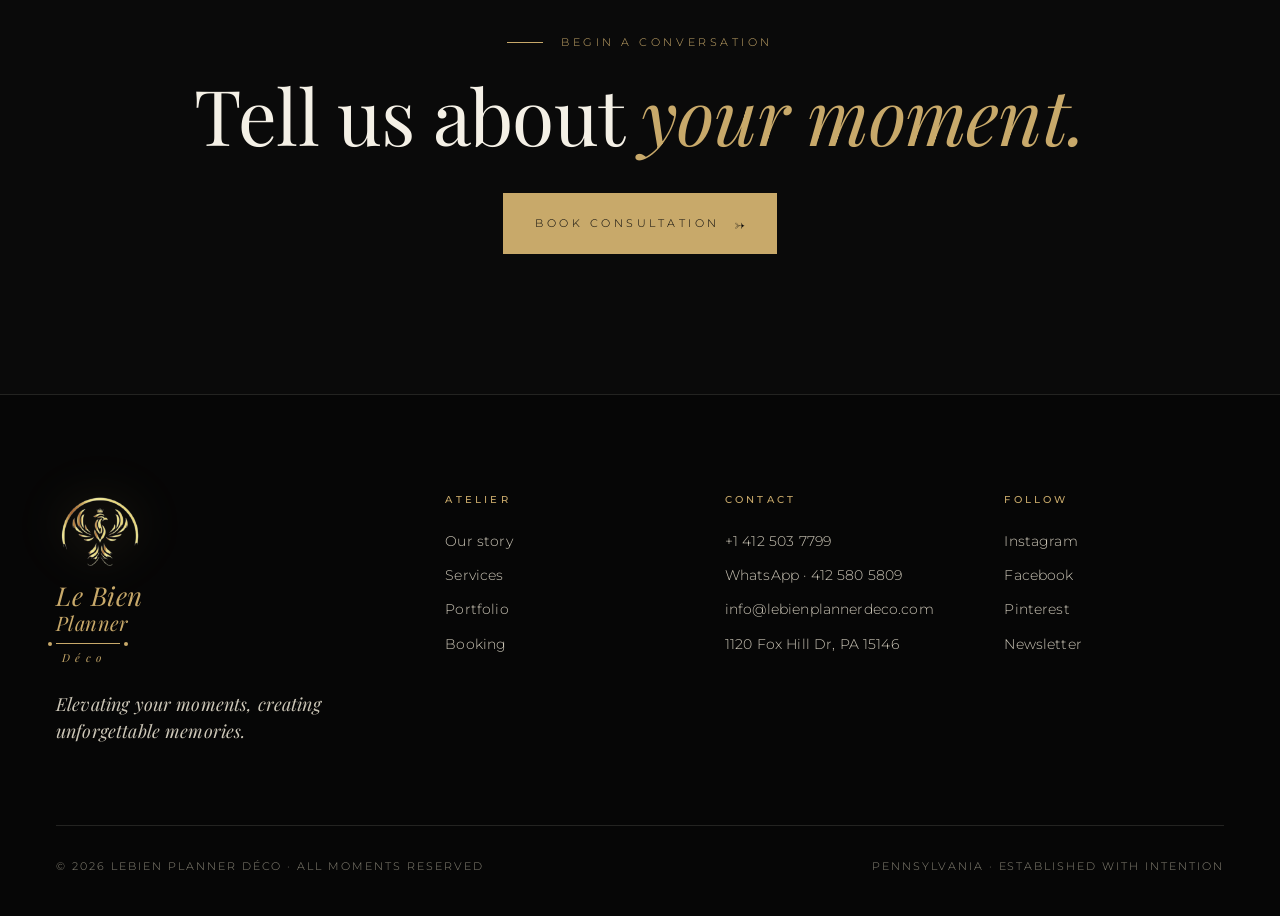
==== commit 767b3da9: "Add full mobile responsive implementation across all pages Hamburger nav with iOS-safe scroll lock, " ====
--- a/about.html
+++ b/about.html
@@ -78,6 +78,47 @@
 .details-list .val { color: var(--gold); font-size: 11px; letter-spacing: 0.28em; text-transform: uppercase; }
 
 .detail-images { display:grid; grid-template-columns:1fr 1fr; grid-template-rows: 240px 240px; gap: 12px; }
+
+/* ── ABOUT — Mobile overrides ── */
+@media (max-width: 900px) {
+  /* Badge overflow fix */
+  .ceo-portrait .badge { right: 0; top: 20px; font-size: 16px; padding: 10px 16px; }
+}
+
+@media (max-width: 767px) {
+  /* Hero */
+  .about-hero { padding: 96px 0 44px; }
+  .about-hero h1 { font-size: clamp(36px, 10vw, 72px); }
+  /* CEO portrait */
+  .ceo-portrait { height: 380px; }
+  .ceo-text h2 { font-size: clamp(28px, 7.5vw, 52px); }
+  .ceo-text p { font-size: 15px; margin-top: 16px; }
+  .ceo-quote { padding: 22px 20px; font-size: 18px; margin-top: 28px; }
+  /* Values */
+  .values-head { margin-bottom: 48px; }
+  .values-head h2 { font-size: clamp(28px, 7.5vw, 52px); }
+  .value { padding: 36px 20px 40px; }
+  .value h3 { font-size: 22px; }
+  /* Timeline */
+  .timeline-grid h2 { font-size: clamp(28px, 7.5vw, 52px); }
+  .tl-item { grid-template-columns: 64px 1fr; gap: 16px; padding: 24px 0; }
+  .tl-item .year { font-size: 22px; }
+  .tl-item h4 { font-size: 18px; }
+  /* Details */
+  .details-text h2 { font-size: clamp(36px, 9vw, 72px); }
+  .details-list li { flex-direction: column; align-items: flex-start; gap: 4px; }
+  .details-list .label { font-size: 16px; }
+  .detail-images { grid-template-rows: 180px 180px; }
+}
+
+@media (max-width: 479px) {
+  .about-hero { padding: 80px 0 36px; }
+  .ceo-portrait { height: 300px; }
+  .values-grid { grid-template-columns: 1fr; }
+  .value { border-right: none; border-bottom: 1px solid var(--line); }
+  .value:last-child { border-bottom: none; }
+  .detail-images { grid-template-columns: 1fr; grid-template-rows: 200px 200px 200px 200px; }
+}
 </style>
 </head>
 <body>
@@ -188,7 +229,7 @@
   </div>
 </section>
 
-<section style="padding:140px 0; text-align:center;">
+<section class="page-cta-section">
   <div class="wrap reveal">
     <div class="section-tag" style="justify-content:center; display:inline-flex">Begin a conversation</div>
     <h2 style="margin-top:24px; font-size: clamp(40px, 6vw, 80px); line-height:1;">Tell us about <em style="color:var(--gold)">your moment.</em></h2>
--- a/styles.css
+++ b/styles.css
@@ -374,3 +374,243 @@
 .spacer-l { height: 80px; }
 .spacer-m { height: 48px; }
 .spacer-s { height: 24px; }
+
+/* ══════════════════════════════════════════════════════════════
+   MOBILE RESPONSIVE SYSTEM — global shared components only
+   Breakpoints used: 900px (nav) · 767px (mobile) · 479px (xs)
+   Desktop ≥ 901px is NEVER modified in this block.
+══════════════════════════════════════════════════════════════ */
+
+/* ─── Nav end: CTA + hamburger wrapper ─────────────────────── */
+.nav-end {
+  justify-self: end;
+  display: flex;
+  align-items: center;
+  gap: 16px;
+}
+
+/* ─── Hamburger button ──────────────────────────────────────── */
+.nav-hamburger {
+  display: none;
+  flex-direction: column;
+  align-items: center;
+  justify-content: center;
+  gap: 5px;
+  width: 44px;
+  height: 44px;
+  background: transparent;
+  border: none;
+  cursor: pointer;
+  padding: 0;
+  flex-shrink: 0;
+  -webkit-tap-highlight-color: transparent;
+  touch-action: manipulation;
+}
+.nav-hamburger .bar {
+  display: block;
+  width: 22px;
+  height: 1.5px;
+  background: var(--ivory);
+  border-radius: 1px;
+  transform-origin: center;
+  transition:
+    transform 0.35s cubic-bezier(.4, 0, .2, 1),
+    opacity 0.25s ease,
+    width 0.25s ease;
+}
+.nav-hamburger.open .bar:nth-child(1) { transform: translateY(6.5px) rotate(45deg); }
+.nav-hamburger.open .bar:nth-child(2) { opacity: 0; width: 0; }
+.nav-hamburger.open .bar:nth-child(3) { transform: translateY(-6.5px) rotate(-45deg); }
+
+@media (max-width: 900px) {
+  .nav-hamburger { display: flex; }
+}
+
+/* ─── Mobile overlay menu ───────────────────────────────────── */
+.nav-mobile-menu {
+  position: fixed;
+  inset: 0;
+  z-index: 49;
+  display: flex;
+  flex-direction: column;
+  background: rgba(10, 10, 10, 0.98);
+  backdrop-filter: blur(28px) saturate(180%);
+  -webkit-backdrop-filter: blur(28px) saturate(180%);
+  padding: 88px 28px 0;
+  padding-bottom: max(40px, calc(env(safe-area-inset-bottom, 0px) + 24px));
+  visibility: hidden;
+  opacity: 0;
+  transform: translateY(-16px);
+  transition:
+    opacity 0.38s cubic-bezier(.4, 0, .2, 1),
+    transform 0.38s cubic-bezier(.4, 0, .2, 1),
+    visibility 0s linear 0.38s;
+  pointer-events: none;
+  overscroll-behavior: contain;
+}
+.nav-mobile-menu.open {
+  visibility: visible;
+  opacity: 1;
+  transform: translateY(0) scale(1);
+  pointer-events: all;
+  transition:
+    opacity 0.38s cubic-bezier(.4, 0, .2, 1),
+    transform 0.38s cubic-bezier(.4, 0, .2, 1),
+    visibility 0s linear 0s;
+}
+@media (min-width: 901px) {
+  .nav-mobile-menu { display: none !important; }
+}
+
+.mobile-nav-links {
+  display: flex;
+  flex-direction: column;
+  flex: 1;
+}
+.mobile-nav-links a {
+  display: flex;
+  justify-content: space-between;
+  align-items: center;
+  padding: 18px 0;
+  border-bottom: 1px solid var(--line);
+  font-family: var(--display);
+  font-style: italic;
+  font-size: clamp(28px, 7.5vw, 44px);
+  color: var(--ivory-dim);
+  letter-spacing: -0.01em;
+  transition: color 0.2s ease, padding-left 0.2s ease;
+  -webkit-tap-highlight-color: transparent;
+  touch-action: manipulation;
+}
+.mobile-nav-links a:first-child { border-top: 1px solid var(--line); }
+.mobile-nav-links a.active,
+.mobile-nav-links a:hover { color: var(--gold); }
+.mobile-nav-links a:active { padding-left: 6px; }
+.mobile-nav-links .mn-num {
+  font-family: var(--sans);
+  font-style: normal;
+  font-size: 10px;
+  letter-spacing: 0.3em;
+  color: var(--ivory-mute);
+  flex-shrink: 0;
+}
+
+.mobile-nav-footer {
+  padding: 24px 0 0;
+  display: flex;
+  flex-direction: column;
+  gap: 14px;
+  flex-shrink: 0;
+}
+.mobile-nav-footer .btn {
+  width: 100%;
+  justify-content: center;
+}
+.mobile-contact-line {
+  text-align: center;
+  font-size: 11px;
+  letter-spacing: 0.18em;
+  text-transform: uppercase;
+  color: var(--ivory-mute);
+  padding-bottom: 8px;
+}
+.mobile-contact-line a {
+  color: var(--gold);
+  -webkit-tap-highlight-color: transparent;
+}
+
+/* iOS scroll lock */
+body.menu-open { overflow: hidden; }
+
+/* ─── Reveal — no staggered delay on mobile (perf) ─────────── */
+@media (max-width: 767px) {
+  .reveal.d1, .reveal.d2, .reveal.d3, .reveal.d4 { transition-delay: 0s; }
+}
+
+/* ─── Section padding ────────────────────────────────────────── */
+@media (max-width: 767px) { section { padding: 72px 0; } }
+@media (max-width: 479px) { section { padding: 60px 0; } }
+
+/* ─── Wrap — safe area padding ──────────────────────────────── */
+@media (max-width: 767px) {
+  .wrap {
+    padding-left: max(24px, env(safe-area-inset-left, 0px));
+    padding-right: max(24px, env(safe-area-inset-right, 0px));
+  }
+}
+
+/* ─── Typography scaling ─────────────────────────────────────── */
+@media (max-width: 767px) {
+  .display { font-size: clamp(36px, 10.5vw, 72px); }
+  .lead    { font-size: clamp(17px, 4.5vw, 22px); }
+}
+
+/* ─── Buttons — touch targets ────────────────────────────────── */
+@media (max-width: 767px) {
+  .btn {
+    padding: 15px 24px;
+    font-size: 10px;
+    min-height: 48px;
+    -webkit-tap-highlight-color: transparent;
+    touch-action: manipulation;
+  }
+  .btn .arrow { font-size: 14px; }
+  .nav-cta {
+    min-height: 44px;
+    -webkit-tap-highlight-color: transparent;
+  }
+}
+@media (max-width: 479px) {
+  .nav-cta { display: none; }
+}
+
+/* ─── Nav safe area on mobile ────────────────────────────────── */
+@media (max-width: 900px) {
+  .nav {
+    padding-left: max(20px, env(safe-area-inset-left, 0px));
+    padding-right: max(20px, env(safe-area-inset-right, 0px));
+  }
+}
+
+/* ─── Marquee ─────────────────────────────────────────────────── */
+@media (max-width: 767px) {
+  .marquee { font-size: 20px; padding: 20px 0; }
+  .marquee-track { gap: 48px; }
+  .marquee-track span { gap: 48px; }
+}
+
+/* ─── Footer ──────────────────────────────────────────────────── */
+@media (max-width: 639px) {
+  .footer { padding: 64px 0 32px; }
+  .footer-grid { grid-template-columns: 1fr; gap: 32px; padding-bottom: 40px; }
+  .footer-bottom { padding-top: 20px; font-size: 10px; }
+}
+
+/* ─── WhatsApp FAB — safe area ───────────────────────────────── */
+@media (max-width: 767px) {
+  .whatsapp-fab {
+    width: 52px; height: 52px;
+    bottom: max(18px, calc(env(safe-area-inset-bottom, 0px) + 14px));
+    right: 18px;
+  }
+  .whatsapp-fab svg { width: 22px; height: 22px; }
+}
+
+/* ─── Page CTA sections (bottom of inner pages) ─────────────── */
+.page-cta-section {
+  padding: 140px 0;
+  text-align: center;
+}
+@media (max-width: 767px) {
+  .page-cta-section { padding: 72px 0; }
+  .page-cta-section h2 { font-size: clamp(30px, 8vw, 60px); }
+}
+@media (max-width: 479px) {
+  .page-cta-section { padding: 60px 0; }
+}
+
+/* ─── Spacers ─────────────────────────────────────────────────── */
+@media (max-width: 767px) {
+  .spacer-l { height: 48px; }
+  .spacer-m { height: 28px; }
+}
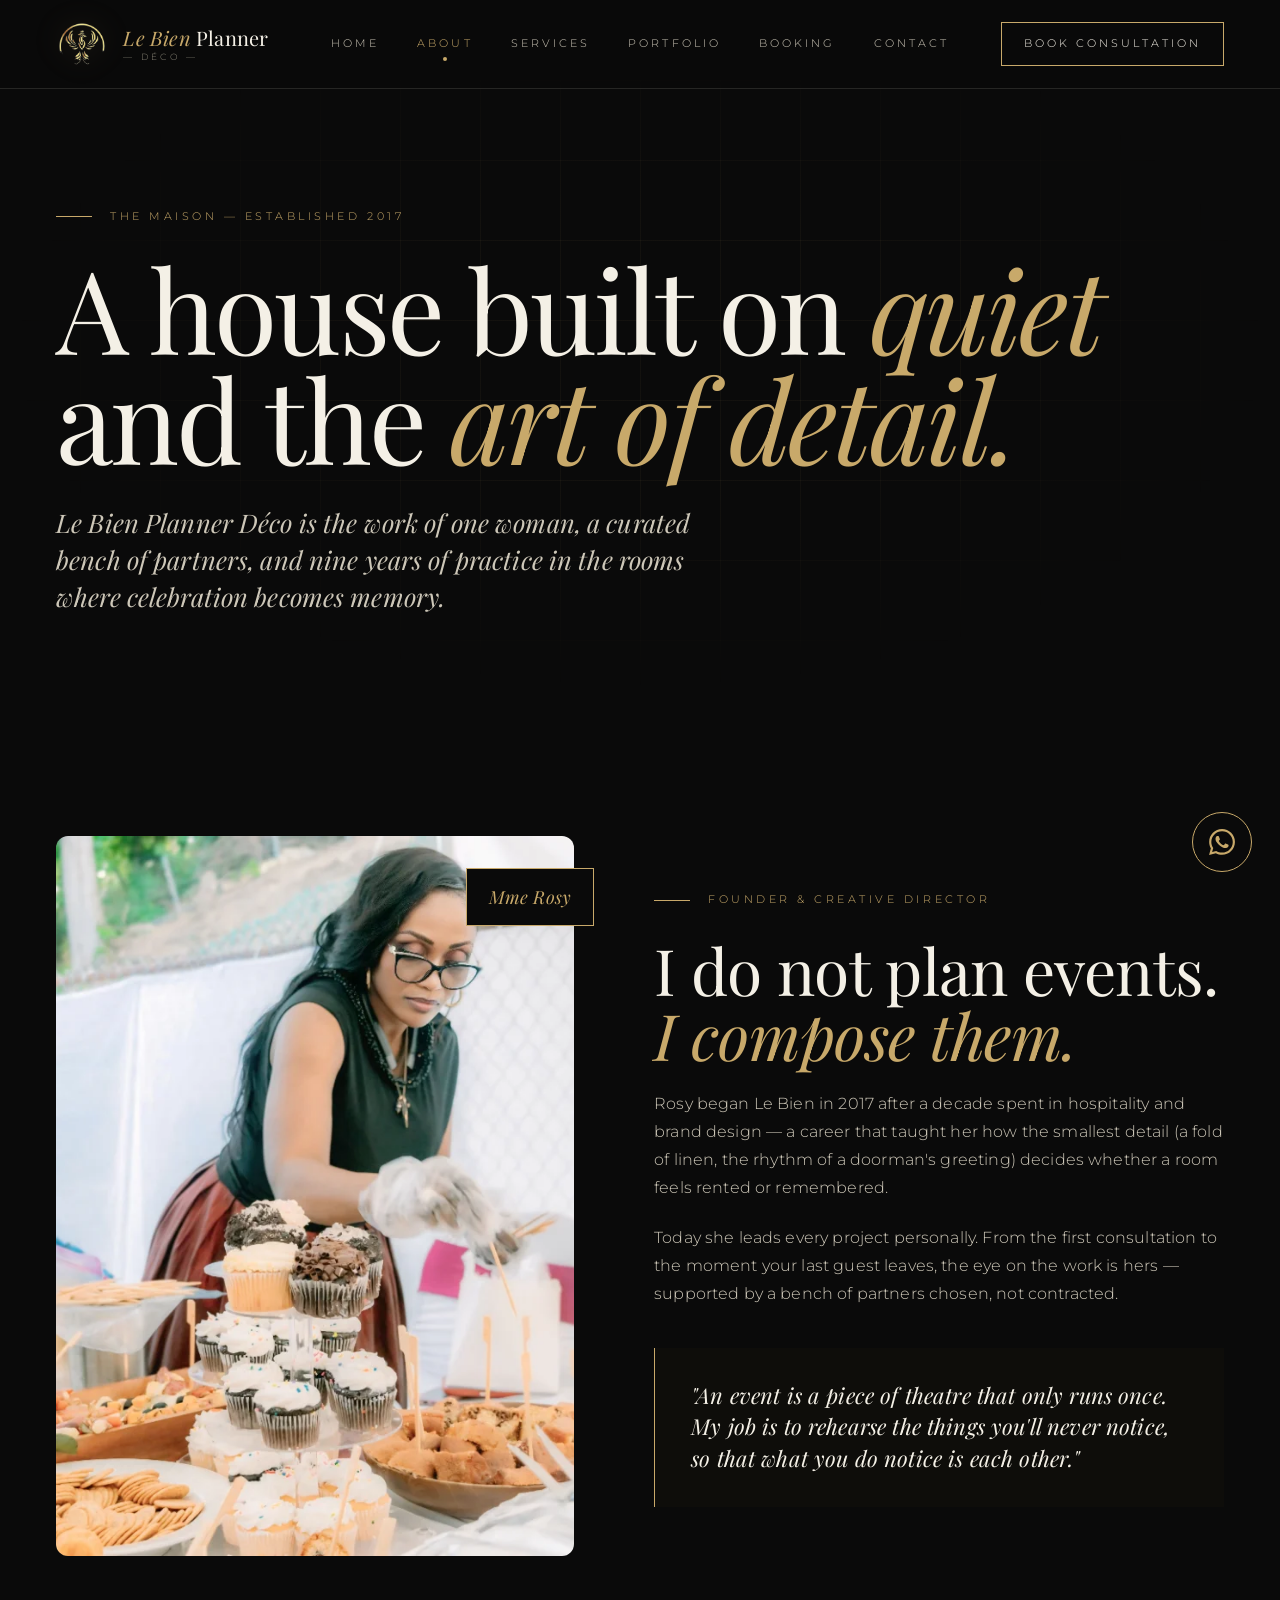
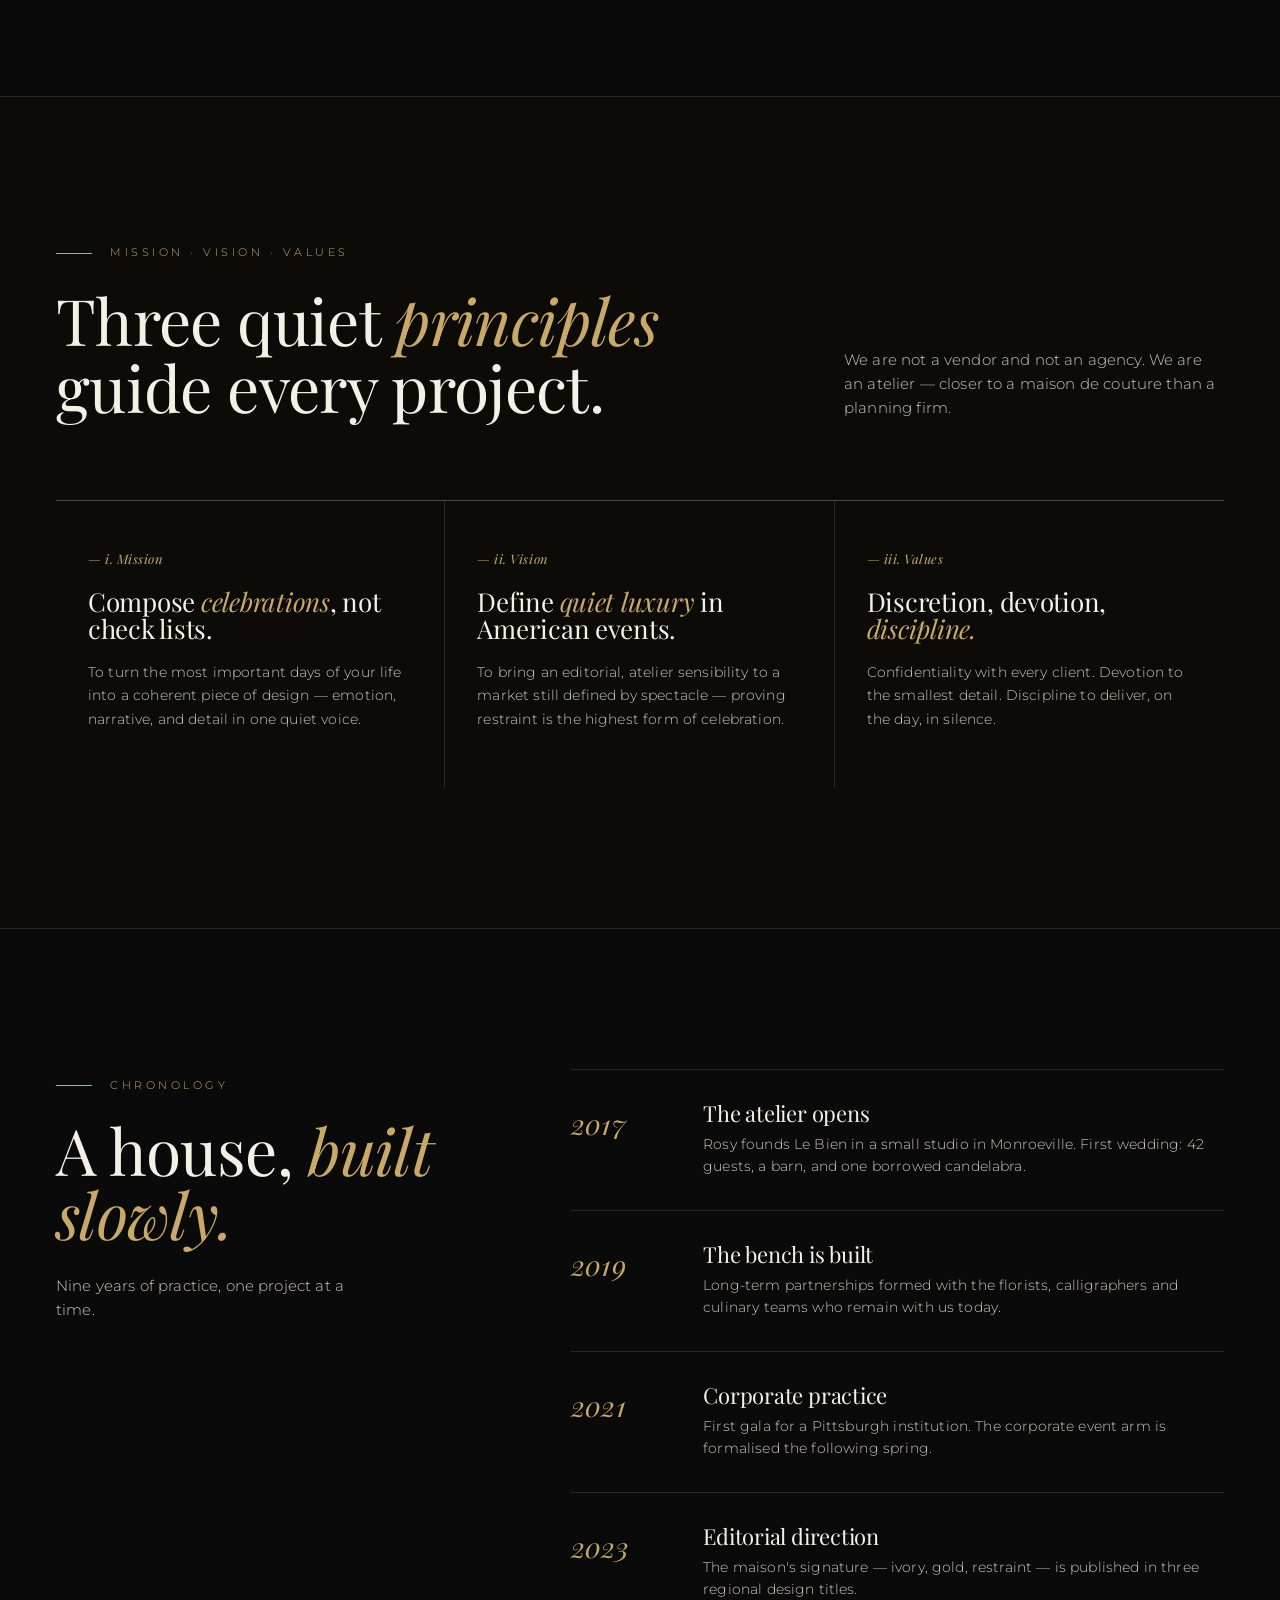
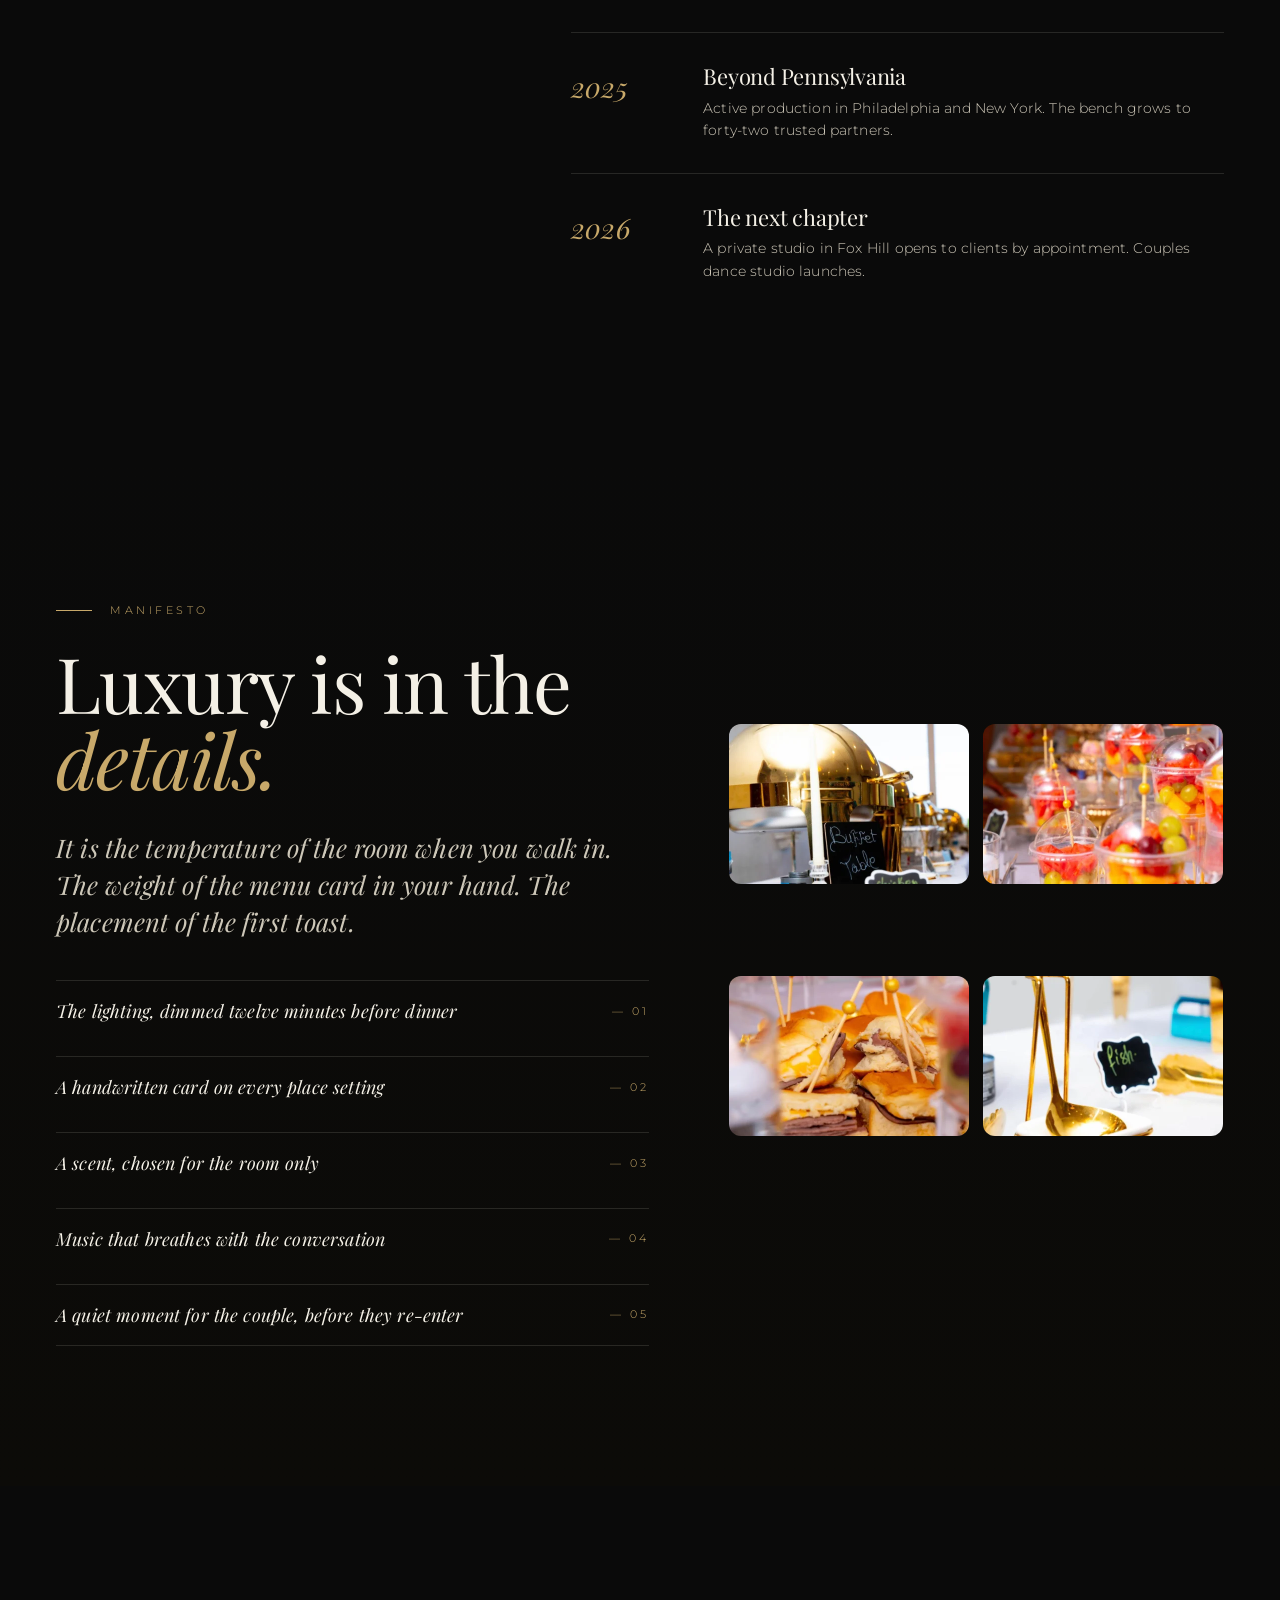
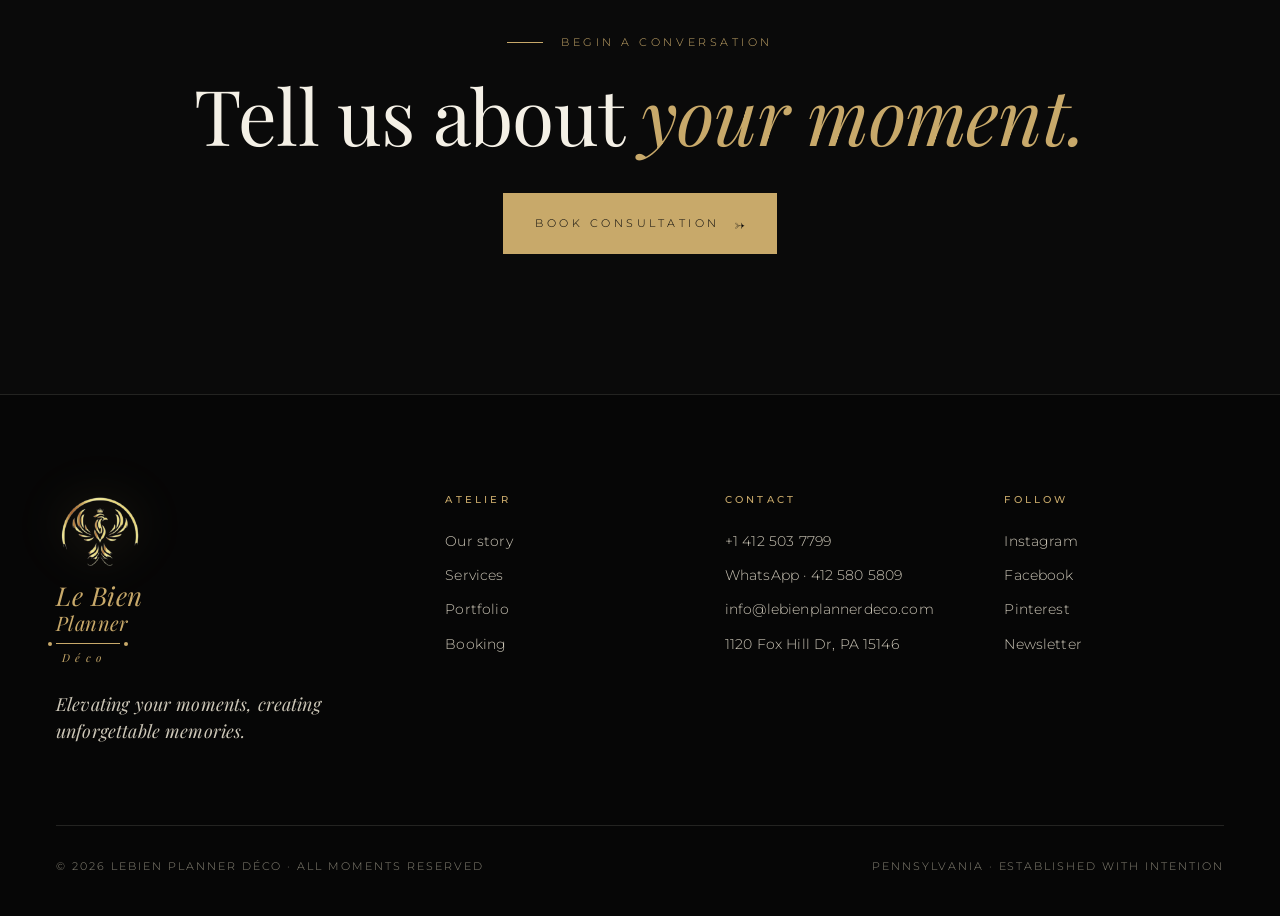
==== commit 04fc13d2: "Optimise responsive for iPhone 11 (414px) — premium mobile UX pass - iOS Safari input zoom fix: font" ====
--- a/about.html
+++ b/about.html
@@ -112,12 +112,21 @@
 }
 
 @media (max-width: 479px) {
-  .about-hero { padding: 80px 0 36px; }
-  .ceo-portrait { height: 300px; }
+  .about-hero { padding: 80px 0 32px; }
+  .about-hero h1 { font-size: clamp(30px, 9vw, 56px); }
+  .ceo-portrait { height: 260px; }
+  .ceo-text h2 { font-size: clamp(24px, 7.5vw, 44px); }
+  .ceo-quote { padding: 18px 16px; font-size: 16px; margin-top: 20px; }
   .values-grid { grid-template-columns: 1fr; }
-  .value { border-right: none; border-bottom: 1px solid var(--line); }
+  .value { border-right: none; border-bottom: 1px solid var(--line); padding: 28px 16px 32px; }
   .value:last-child { border-bottom: none; }
-  .detail-images { grid-template-columns: 1fr; grid-template-rows: 200px 200px 200px 200px; }
+  .value h3 { font-size: 20px; }
+  .timeline-grid h2 { font-size: clamp(24px, 7.5vw, 44px); }
+  .tl-item { grid-template-columns: 52px 1fr; gap: 12px; padding: 20px 0; }
+  .tl-item .year { font-size: 18px; }
+  .tl-item h4 { font-size: 16px; }
+  .details-text h2 { font-size: clamp(28px, 9vw, 56px); }
+  .detail-images { grid-template-columns: 1fr; grid-template-rows: 180px 180px 180px 180px; }
 }
 </style>
 </head>
--- a/styles.css
+++ b/styles.css
@@ -27,7 +27,8 @@
 
 * { box-sizing: border-box; margin: 0; padding: 0; }
 
-html { scroll-behavior: smooth; }
+html { scroll-behavior: smooth; scroll-padding-top: 80px; }
+@media (max-width: 900px) { html { scroll-padding-top: 64px; } }
 
 body {
   background: var(--ink);
@@ -42,7 +43,8 @@
   overflow-x: hidden;
 }
 
-a { color: inherit; text-decoration: none; }
+a { color: inherit; text-decoration: none; -webkit-tap-highlight-color: transparent; }
+a, button { touch-action: manipulation; }
 img { display: block; max-width: 100%; }
 
 /* ── Typography ─────────────────────────── */
@@ -567,8 +569,8 @@
 /* ─── Nav safe area on mobile ────────────────────────────────── */
 @media (max-width: 900px) {
   .nav {
-    padding-left: max(20px, env(safe-area-inset-left, 0px));
-    padding-right: max(20px, env(safe-area-inset-right, 0px));
+    padding-left: max(24px, env(safe-area-inset-left, 0px));
+    padding-right: max(24px, env(safe-area-inset-right, 0px));
   }
 }
 
@@ -577,6 +579,11 @@
   .marquee { font-size: 20px; padding: 20px 0; }
   .marquee-track { gap: 48px; }
   .marquee-track span { gap: 48px; }
+}
+@media (max-width: 479px) {
+  .marquee { font-size: 17px; padding: 16px 0; }
+  .marquee-track { gap: 32px; animation-duration: 28s; }
+  .marquee-track span { gap: 32px; }
 }
 
 /* ─── Footer ──────────────────────────────────────────────────── */
